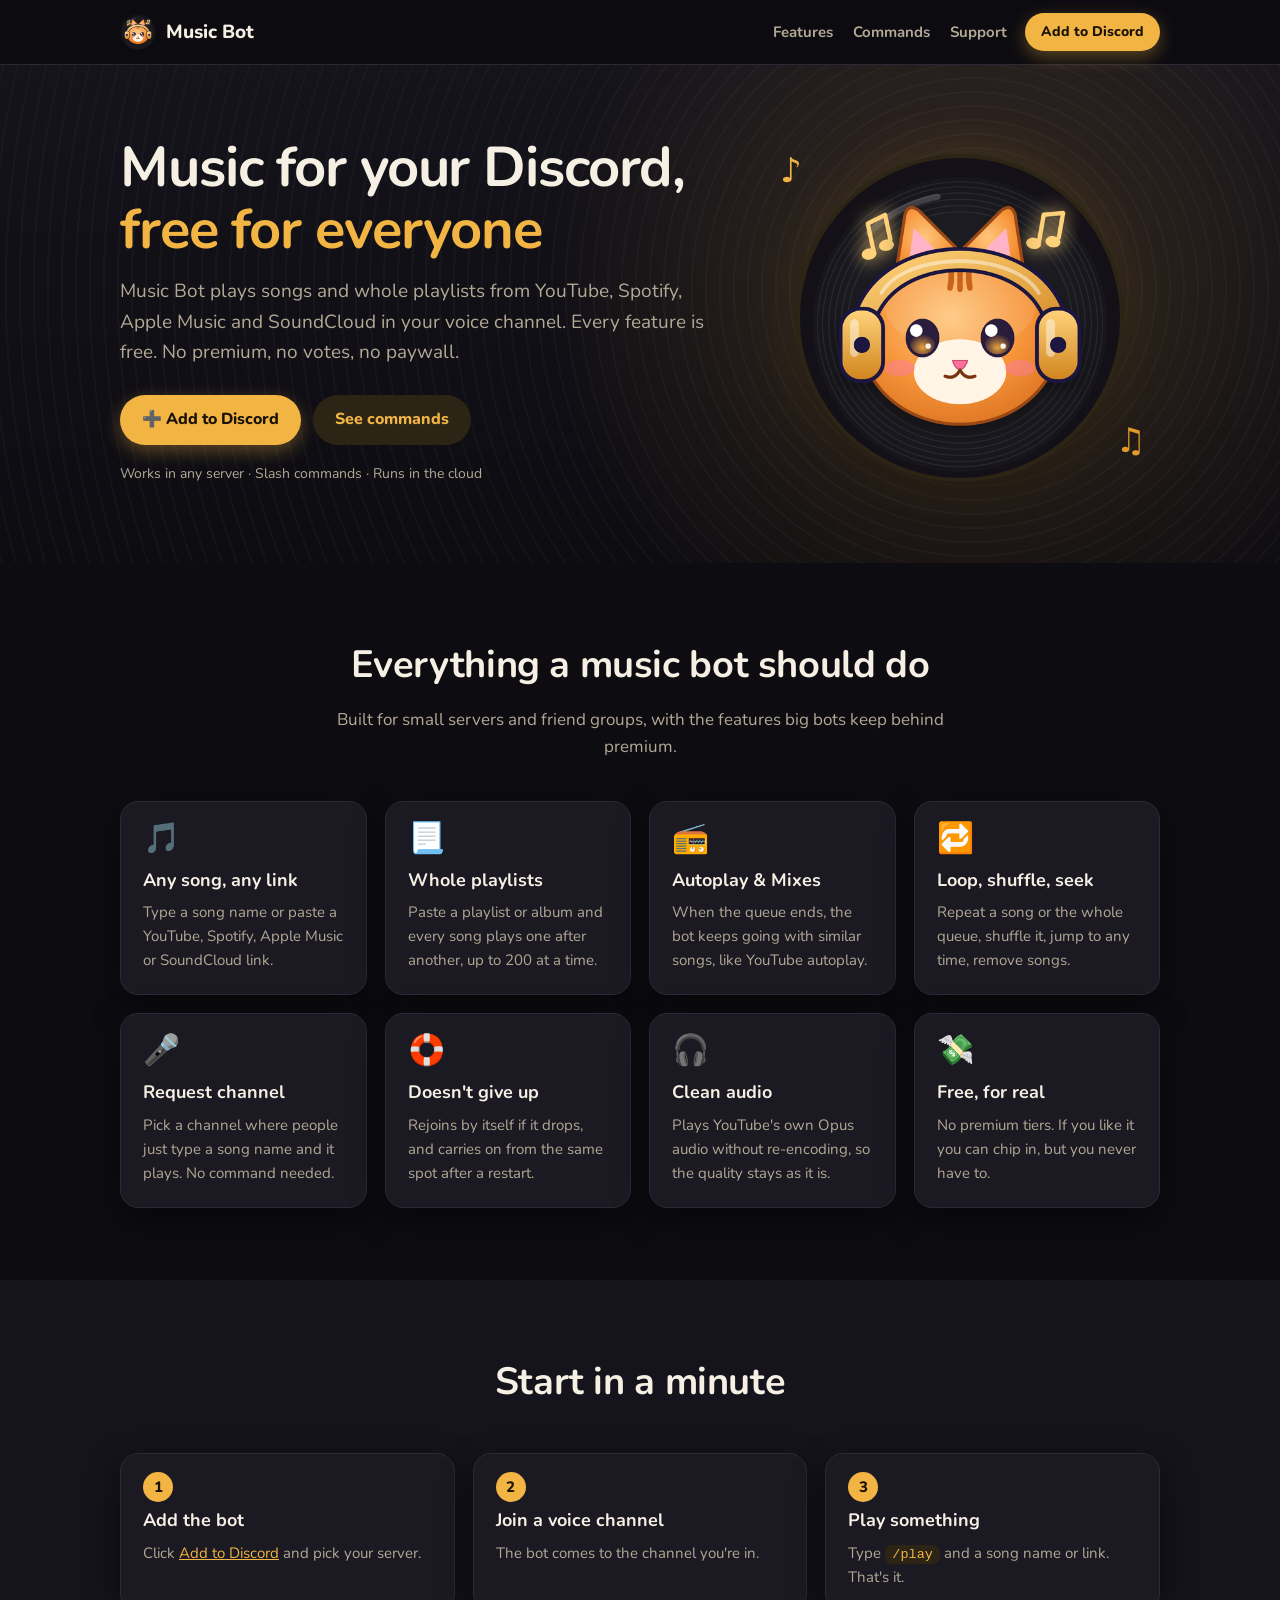
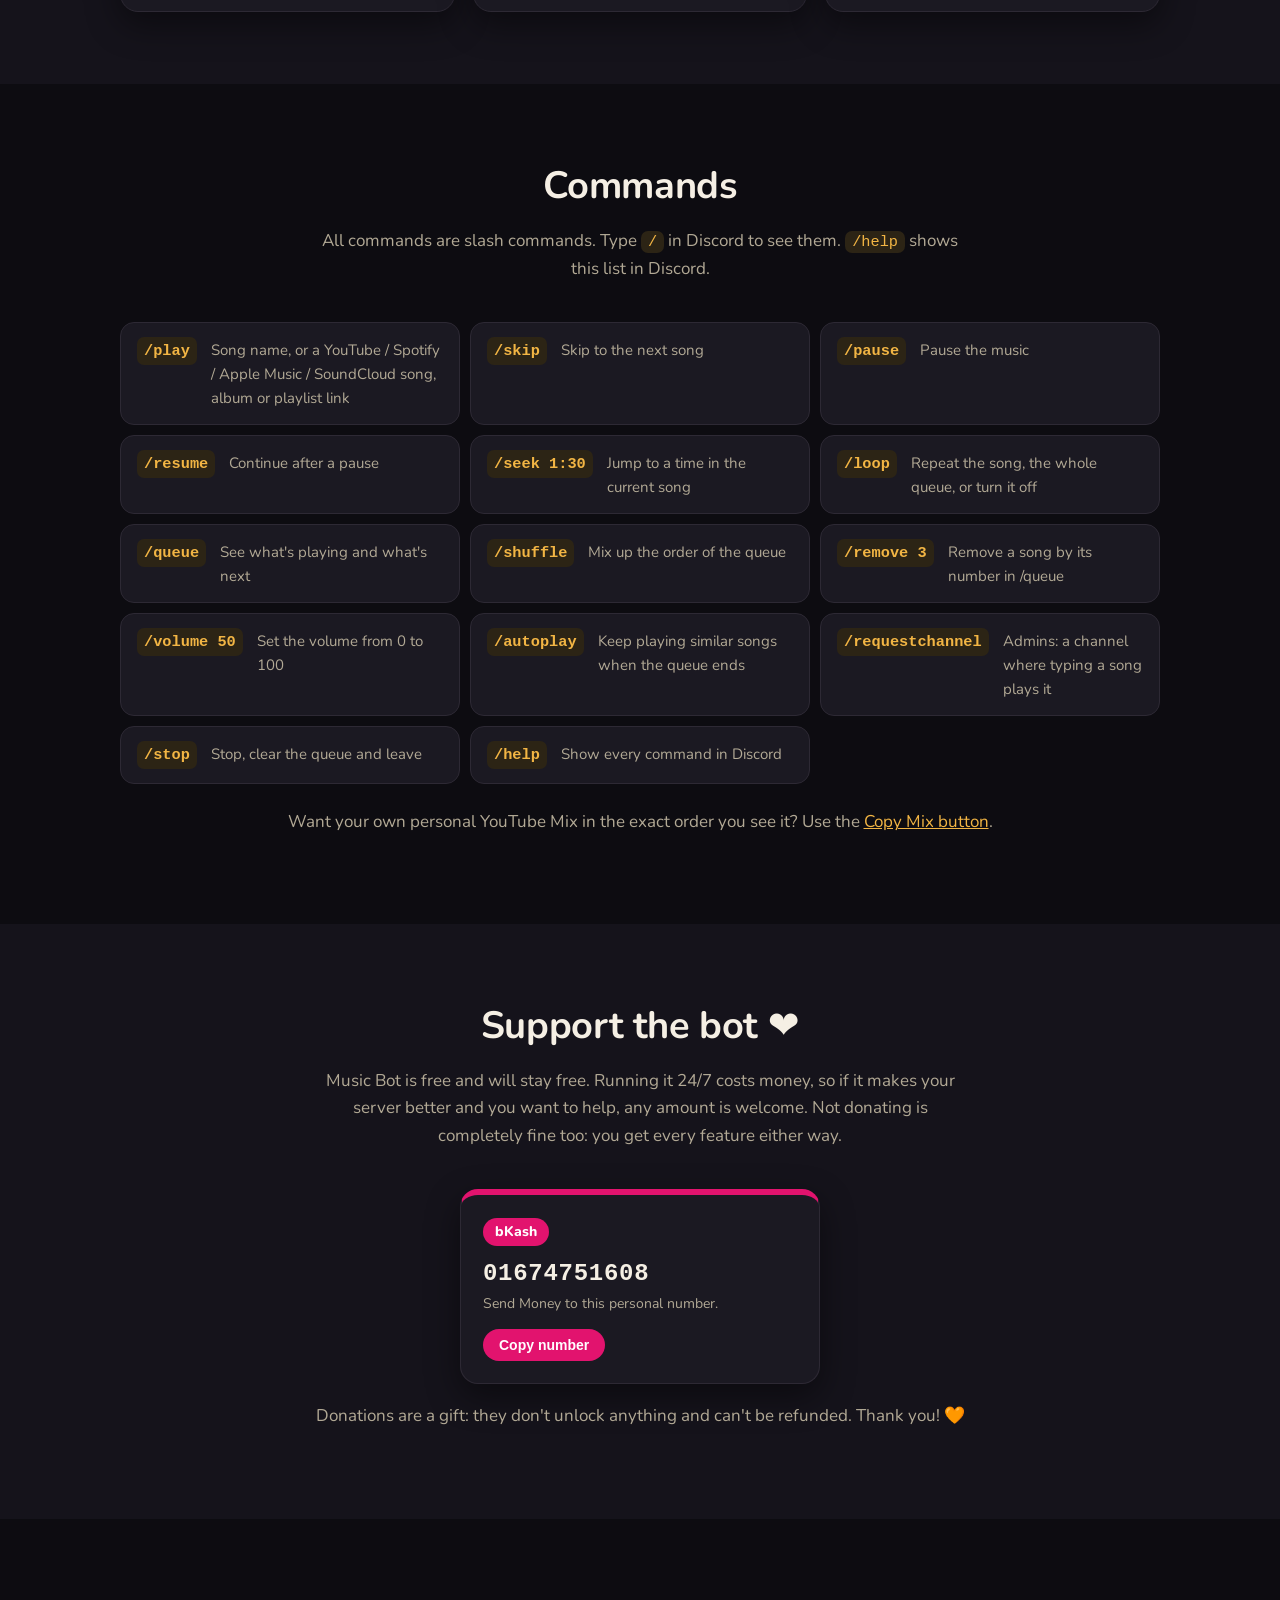
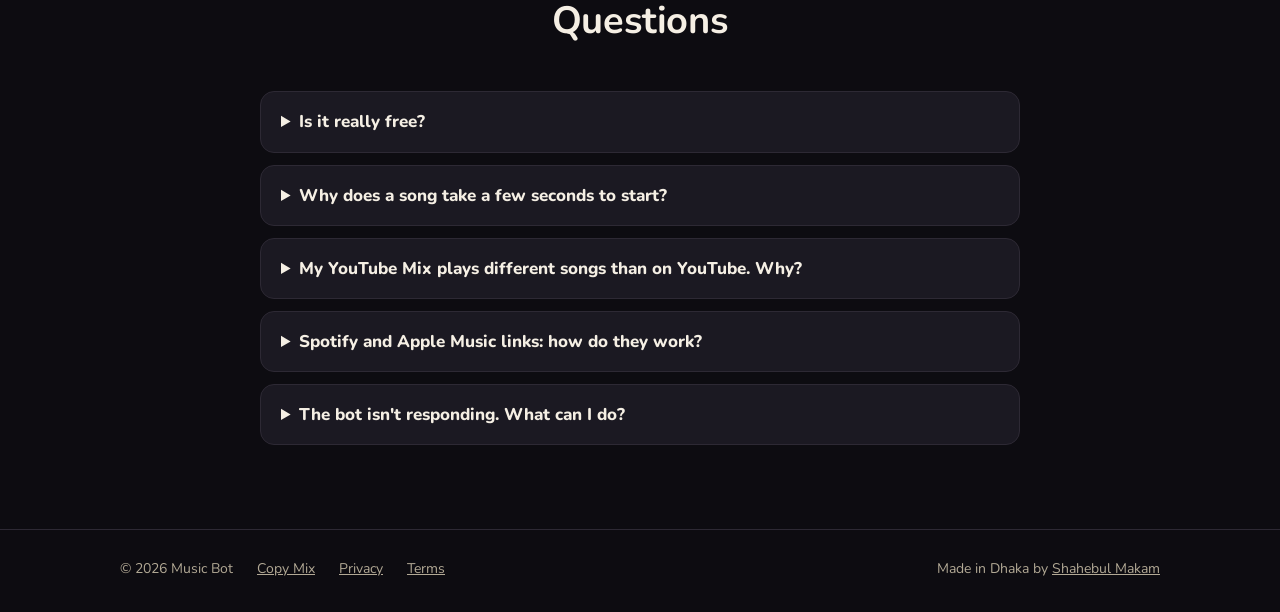
==== index.html @ ee1e3573 "Add files via upload" ====
<!doctype html>
<html lang="en">
<head>
<meta charset="utf-8">
<meta name="viewport" content="width=device-width, initial-scale=1">
<title>Music Bot – free Discord music bot</title>
<meta name="description" content="A free Discord music bot. Play songs and playlists from YouTube, Spotify, Apple Music and SoundCloud. Autoplay, loop, shuffle, request channel. No premium, no paywall.">
<meta property="og:title" content="Music Bot – free Discord music bot">
<meta property="og:description" content="Songs and playlists from YouTube, Spotify, Apple Music and SoundCloud. Every feature free.">
<meta property="og:image" content="https://musicbotbd.github.io/avatar.png">
<meta property="og:url" content="https://musicbotbd.github.io/">
<meta name="theme-color" content="#0d0c11">
<link rel="icon" href="favicon.png">
<link rel="preconnect" href="https://fonts.googleapis.com">
<link rel="preconnect" href="https://fonts.gstatic.com" crossorigin>
<link href="https://fonts.googleapis.com/css2?family=Nunito:wght@400;700;800&display=swap" rel="stylesheet">
<link rel="stylesheet" href="style.css">
<script src="config.js" defer></script>
</head>
<body>

<header class="nav">
  <div class="wrap">
    <a class="brand" href="#top"><img src="avatar.png" alt=""><span data-name>Music Bot</span></a>
    <nav class="nav-links" aria-label="Sections">
      <a href="#features">Features</a>
      <a href="#commands">Commands</a>
      <a href="#support">Support</a>
    </nav>
    <a class="btn small" data-invite href="https://discord.com/oauth2/authorize?client_id=1553084690335015023">Add to Discord</a>
  </div>
</header>

<main id="top">
  <section class="hero">
    <div class="wrap">
      <div>
        <h1>Music for your Discord, <span>free for everyone</span></h1>
        <p class="lead">
          <span data-name>Music Bot</span> plays songs and whole playlists from YouTube, Spotify, Apple Music and
          SoundCloud in your voice channel. Every feature is free. No premium, no votes, no paywall.
        </p>
        <div class="actions">
          <a class="btn" data-invite href="https://discord.com/oauth2/authorize?client_id=1553084690335015023">➕ Add to Discord</a>
          <a class="btn ghost" href="#commands">See commands</a>
        </div>
        <p class="free">Works in any server · Slash commands · Runs in the cloud</p>
      </div>
      <div class="hero-art">
        <span class="note-float n1" aria-hidden="true">♪</span>
        <img src="avatar.png" alt="Music Bot avatar: a cat with golden headphones on a vinyl record" width="320" height="320">
        <span class="note-float n2" aria-hidden="true">♫</span>
      </div>
    </div>
  </section>

  <section id="features">
    <div class="wrap">
      <div class="section-head">
        <h2>Everything a music bot should do</h2>
        <p>Built for small servers and friend groups, with the features big bots keep behind premium.</p>
      </div>
      <div class="grid">
        <div class="card"><div class="ico">🎵</div><h3>Any song, any link</h3><p>Type a song name or paste a YouTube, Spotify, Apple Music or SoundCloud link.</p></div>
        <div class="card"><div class="ico">📃</div><h3>Whole playlists</h3><p>Paste a playlist or album and every song plays one after another, up to 200 at a time.</p></div>
        <div class="card"><div class="ico">📻</div><h3>Autoplay &amp; Mixes</h3><p>When the queue ends, the bot keeps going with similar songs, like YouTube autoplay.</p></div>
        <div class="card"><div class="ico">🔁</div><h3>Loop, shuffle, seek</h3><p>Repeat a song or the whole queue, shuffle it, jump to any time, remove songs.</p></div>
        <div class="card"><div class="ico">🎤</div><h3>Request channel</h3><p>Pick a channel where people just type a song name and it plays. No command needed.</p></div>
        <div class="card"><div class="ico">🛟</div><h3>Doesn't give up</h3><p>Rejoins by itself if it drops, and carries on from the same spot after a restart.</p></div>
        <div class="card"><div class="ico">🎧</div><h3>Clean audio</h3><p>Plays YouTube's own Opus audio without re-encoding, so the quality stays as it is.</p></div>
        <div class="card"><div class="ico">💸</div><h3>Free, for real</h3><p>No premium tiers. If you like it you can chip in, but you never have to.</p></div>
      </div>
    </div>
  </section>

  <section class="alt">
    <div class="wrap">
      <div class="section-head">
        <h2>Start in a minute</h2>
      </div>
      <div class="steps">
        <div class="card step"><h3>Add the bot</h3><p>Click <a data-invite href="https://discord.com/oauth2/authorize?client_id=1553084690335015023">Add to Discord</a> and pick your server.</p></div>
        <div class="card step"><h3>Join a voice channel</h3><p>The bot comes to the channel you're in.</p></div>
        <div class="card step"><h3>Play something</h3><p>Type <code>/play</code> and a song name or link. That's it.</p></div>
      </div>
    </div>
  </section>

  <section id="commands">
    <div class="wrap">
      <div class="section-head">
        <h2>Commands</h2>
        <p>All commands are slash commands. Type <code>/</code> in Discord to see them. <code>/help</code> shows this list in Discord.</p>
      </div>
      <div class="cmds">
        <div class="cmd"><code>/play</code><span>Song name, or a YouTube / Spotify / Apple Music / SoundCloud song, album or playlist link</span></div>
        <div class="cmd"><code>/skip</code><span>Skip to the next song</span></div>
        <div class="cmd"><code>/pause</code><span>Pause the music</span></div>
        <div class="cmd"><code>/resume</code><span>Continue after a pause</span></div>
        <div class="cmd"><code>/seek 1:30</code><span>Jump to a time in the current song</span></div>
        <div class="cmd"><code>/loop</code><span>Repeat the song, the whole queue, or turn it off</span></div>
        <div class="cmd"><code>/queue</code><span>See what's playing and what's next</span></div>
        <div class="cmd"><code>/shuffle</code><span>Mix up the order of the queue</span></div>
        <div class="cmd"><code>/remove 3</code><span>Remove a song by its number in /queue</span></div>
        <div class="cmd"><code>/volume 50</code><span>Set the volume from 0 to 100</span></div>
        <div class="cmd"><code>/autoplay</code><span>Keep playing similar songs when the queue ends</span></div>
        <div class="cmd"><code>/requestchannel</code><span>Admins: a channel where typing a song plays it</span></div>
        <div class="cmd"><code>/stop</code><span>Stop, clear the queue and leave</span></div>
        <div class="cmd"><code>/help</code><span>Show every command in Discord</span></div>
      </div>
      <p class="muted" style="text-align:center;margin-top:24px">
        Want your own personal YouTube Mix in the exact order you see it? Use the <a href="mix.html">Copy Mix button</a>.
      </p>
    </div>
  </section>

  <section id="support" class="alt">
    <div class="wrap donate-box">
      <div class="section-head">
        <h2>Support the bot ❤️</h2>
        <p>
          <span data-name>Music Bot</span> is free and will stay free. Running it 24/7 costs money, so if it makes your
          server better and you want to help, any amount is welcome. Not donating is completely fine too:
          you get every feature either way.
        </p>
      </div>
      <div class="pay">
        <div class="card" data-pay="bkash" style="--c: var(--bkash)">
          <span class="tag">bKash</span>
          <div class="num">01XXXXXXXXX</div>
          <p class="how">Send Money to this personal number.</p>
          <button class="btn small copy" type="button">Copy number</button>
        </div>
        <div class="card" data-pay="nagad" style="--c: var(--nagad)">
          <span class="tag">Nagad</span>
          <div class="num">01XXXXXXXXX</div>
          <p class="how">Send Money to this personal number.</p>
          <button class="btn small copy" type="button">Copy number</button>
        </div>
      </div>
      <p data-pay-none class="pill-note" hidden>Donations open soon</p>
      <p class="muted">Donations are a gift: they don't unlock anything and can't be refunded. Thank you! 🧡</p>
    </div>
  </section>

  <section id="faq">
    <div class="wrap">
      <div class="section-head"><h2>Questions</h2></div>
      <details><summary>Is it really free?</summary><p>Yes. There is no premium version. Every command works for everyone.</p></details>
      <details><summary>Why does a song take a few seconds to start?</summary><p>Each song is loaded right before it plays, one at a time. That keeps the bot light so it can stay free and online.</p></details>
      <details><summary>My YouTube Mix plays different songs than on YouTube. Why?</summary><p>YouTube makes every Mix personally for the person watching, and reshuffles it each time. The bot can't see your account, so it gets a general Mix. To play exactly the list you see, use the <a href="mix.html">Copy Mix button</a>.</p></details>
      <details><summary>Spotify and Apple Music links: how do they work?</summary><p>The bot reads the song names from the link and plays each song from YouTube. Now and then it may pick a different version (live, cover).</p></details>
      <details><summary>The bot isn't responding. What can I do?</summary><p>Make sure you're in a voice channel and the bot can see and join it. If it still doesn't answer, wait a minute: it restarts itself after problems.</p></details>
    </div>
  </section>
</main>

<footer>
  <div class="wrap">
    <span>© <span data-year>2026</span> <span data-name>Music Bot</span></span>
    <a href="mix.html">Copy Mix</a>
    <a href="privacy.html">Privacy</a>
    <a href="terms.html">Terms</a>
    <span class="right">Made in Dhaka by <a data-github href="https://github.com/Shahebul-Makam">Shahebul Makam</a></span>
  </div>
</footer>

</body>
</html>
---- style.css ----
/* Black vinyl + gold, matching the bot's avatar. One dark theme on purpose. */
:root {
  color-scheme: dark;
  --bg: #0d0c11;
  --bg-soft: #15131b;
  --card: #1b1922;
  --text: #f5efe4;
  --muted: #b2a995;
  --line: #2d2934;
  --accent: #f2b544;
  --accent-ink: #1a1206;
  --accent-soft: #2c2415;
  --orange: #e09a2c;
  --glow: rgba(242, 181, 68, .16);
  --bkash: #e2136e;
  --nagad: #ec1c24;
  --shadow: 0 12px 34px rgba(0, 0, 0, .45);
  --radius: 18px;
}

* { box-sizing: border-box; }
[hidden] { display: none !important; }
html { scroll-behavior: smooth; }
body {
  margin: 0;
  background: var(--bg);
  color: var(--text);
  font: 17px/1.6 "Nunito", system-ui, -apple-system, "Segoe UI", sans-serif;
}
img { max-width: 100%; display: block; }
a { color: var(--accent); }
.wrap { max-width: 1080px; margin: 0 auto; padding: 0 20px; }

/* nav */
.nav {
  position: sticky; top: 0; z-index: 10;
  background: color-mix(in srgb, var(--bg) 88%, transparent);
  backdrop-filter: blur(10px);
  border-bottom: 1px solid var(--line);
}
.nav .wrap { display: flex; align-items: center; gap: 18px; height: 64px; }
.brand { display: flex; align-items: center; gap: 10px; font-weight: 800; font-size: 19px; color: var(--text); text-decoration: none; }
.brand img { width: 36px; height: 36px; border-radius: 50%; }
.nav-links { display: flex; gap: 20px; margin-left: auto; }
.nav-links a { color: var(--muted); text-decoration: none; font-weight: 700; font-size: 15px; }
.nav-links a:hover { color: var(--text); }
@media (max-width: 640px) { .nav-links { display: none; } .nav .btn { margin-left: auto; } }

/* buttons */
.btn {
  display: inline-flex; align-items: center; gap: 8px;
  padding: 12px 22px; border-radius: 999px;
  font-weight: 800; font-size: 16px; text-decoration: none; border: 0; cursor: pointer;
  background: var(--accent); color: var(--accent-ink);
  box-shadow: 0 6px 18px color-mix(in srgb, var(--accent) 35%, transparent);
  transition: transform .15s ease;
}
.btn:hover { transform: translateY(-2px); }
.btn.ghost { background: var(--accent-soft); color: var(--accent); box-shadow: none; }
.btn.small { padding: 8px 16px; font-size: 14px; }

/* hero */
.hero {
  background:
    radial-gradient(circle at 76% 45%, var(--glow), transparent 42%),
    repeating-radial-gradient(circle at 76% 45%, rgba(255, 255, 255, .025) 0 2px, transparent 2px 14px),
    linear-gradient(180deg, var(--bg-soft), var(--bg));
  padding: 72px 0 64px;
}
.hero .wrap { display: grid; grid-template-columns: 1.2fr .8fr; gap: 40px; align-items: center; }
.hero h1 { font-size: clamp(34px, 6vw, 56px); line-height: 1.1; margin: 0 0 16px; letter-spacing: -.02em; }
.hero h1 span { color: var(--accent); }
.hero p.lead { font-size: 19px; color: var(--muted); margin: 0 0 28px; max-width: 34em; }
.hero .actions { display: flex; flex-wrap: wrap; gap: 12px; }
.hero .free { margin-top: 18px; font-size: 14px; color: var(--muted); }
.hero-art { justify-self: center; position: relative; }
.hero-art img {
  width: min(320px, 70vw); height: auto; aspect-ratio: 1; border-radius: 50%;
  box-shadow: 0 0 0 4px var(--accent-soft), 0 0 60px var(--glow), var(--shadow);
}
.note-float { position: absolute; font-size: 34px; color: var(--accent); animation: float 4s ease-in-out infinite; }
.note-float.n1 { top: -14px; left: -20px; }
.note-float.n2 { bottom: 10px; right: -26px; animation-delay: 1.5s; color: var(--orange); }
@keyframes float { 50% { transform: translateY(-10px) rotate(-8deg); } }
@media (prefers-reduced-motion: reduce) { .note-float { animation: none; } .btn { transition: none; } }
@media (max-width: 760px) {
  .hero { padding: 48px 0; }
  .hero .wrap { grid-template-columns: 1fr; text-align: center; }
  .hero p.lead { margin-left: auto; margin-right: auto; }
  .hero .actions { justify-content: center; }
  .hero-art { order: -1; }
  .hero-art img { width: 180px; }
}

/* sections */
section { padding: 72px 0; scroll-margin-top: 64px; }
section.alt { background: var(--bg-soft); }
.section-head { text-align: center; max-width: 640px; margin: 0 auto 40px; }
.section-head h2 { font-size: clamp(28px, 4vw, 38px); margin: 0 0 10px; letter-spacing: -.01em; }
.section-head p { color: var(--muted); margin: 0; }

.grid { display: grid; gap: 18px; grid-template-columns: repeat(auto-fill, minmax(240px, 1fr)); }
.card {
  background: var(--card); border: 1px solid var(--line); border-radius: var(--radius);
  padding: 22px; box-shadow: var(--shadow);
}
.card .ico { font-size: 30px; line-height: 1; margin-bottom: 12px; }
.card h3 { margin: 0 0 6px; font-size: 18px; }
.card p { margin: 0; color: var(--muted); font-size: 15px; }

/* steps */
.steps { display: grid; gap: 18px; grid-template-columns: repeat(auto-fit, minmax(220px, 1fr)); counter-reset: step; }
.step { position: relative; padding-top: 52px; }
.step::before {
  counter-increment: step; content: counter(step);
  position: absolute; top: 18px; left: 22px;
  width: 30px; height: 30px; border-radius: 50%;
  background: var(--accent); color: var(--accent-ink);
  display: grid; place-items: center; font-weight: 800; font-size: 15px;
}
code, kbd {
  font-family: ui-monospace, "Cascadia Code", Consolas, monospace; font-size: .9em;
  background: var(--accent-soft); color: var(--accent); padding: 2px 7px; border-radius: 7px;
}

/* commands */
.cmds { display: grid; gap: 10px; grid-template-columns: repeat(auto-fill, minmax(320px, 1fr)); }
.cmd { display: flex; gap: 14px; align-items: baseline; background: var(--card); border: 1px solid var(--line); border-radius: 14px; padding: 14px 16px; }
.cmd code { flex: none; font-weight: 700; }
.cmd span { color: var(--muted); font-size: 15px; }
@media (max-width: 400px) { .cmds { grid-template-columns: 1fr; } .cmd { flex-direction: column; gap: 6px; } }

/* donate */
.donate-box { max-width: 760px; margin: 0 auto; text-align: center; }
.pay { display: grid; gap: 18px; grid-template-columns: repeat(auto-fit, minmax(260px, 360px)); justify-content: center; margin: 28px 0 18px; text-align: left; }
.pay .card { border-top: 6px solid var(--c); }
.pay .tag { display: inline-block; font-weight: 800; color: #fff; background: var(--c); padding: 3px 12px; border-radius: 999px; font-size: 14px; }
.pay .num { font: 800 24px/1.2 ui-monospace, Consolas, monospace; margin: 14px 0 4px; letter-spacing: .03em; color: var(--text); }
.pay .how { font-size: 14px; color: var(--muted); margin: 0 0 14px; }
.pay .copy { background: var(--c); color: #fff; box-shadow: none; }
.muted { color: var(--muted); }
.pill-note { display: inline-block; background: var(--accent-soft); color: var(--accent); border-radius: 999px; padding: 6px 16px; font-weight: 700; font-size: 15px; }

/* faq */
details { background: var(--card); border: 1px solid var(--line); border-radius: 14px; padding: 16px 20px; margin: 0 auto 12px; max-width: 760px; }
summary { cursor: pointer; font-weight: 800; }
details p { color: var(--muted); margin: 10px 0 0; }

/* page (privacy, terms, mix) */
.page { max-width: 760px; margin: 0 auto; padding: 56px 20px 72px; }
.page h1 { font-size: clamp(30px, 5vw, 42px); margin: 0 0 6px; }
.page h2 { margin-top: 34px; font-size: 22px; }
.page p, .page li { color: var(--muted); }
.page .updated { color: var(--muted); font-size: 14px; margin-bottom: 26px; }
.bm-btn { margin: 18px 0 8px; }

footer { border-top: 1px solid var(--line); padding: 28px 0; color: var(--muted); font-size: 14px; }
footer .wrap { display: flex; flex-wrap: wrap; gap: 14px 24px; align-items: center; }
footer a { color: var(--muted); }
footer .right { margin-left: auto; }
@media (max-width: 640px) { footer .right { margin-left: 0; } }

.toast {
  position: fixed; left: 50%; bottom: 24px; transform: translateX(-50%) translateY(120px);
  background: var(--text); color: var(--bg); padding: 10px 18px; border-radius: 999px; font-weight: 700;
  transition: transform .25s ease; z-index: 20;
}
.toast.show { transform: translateX(-50%) translateY(0); }
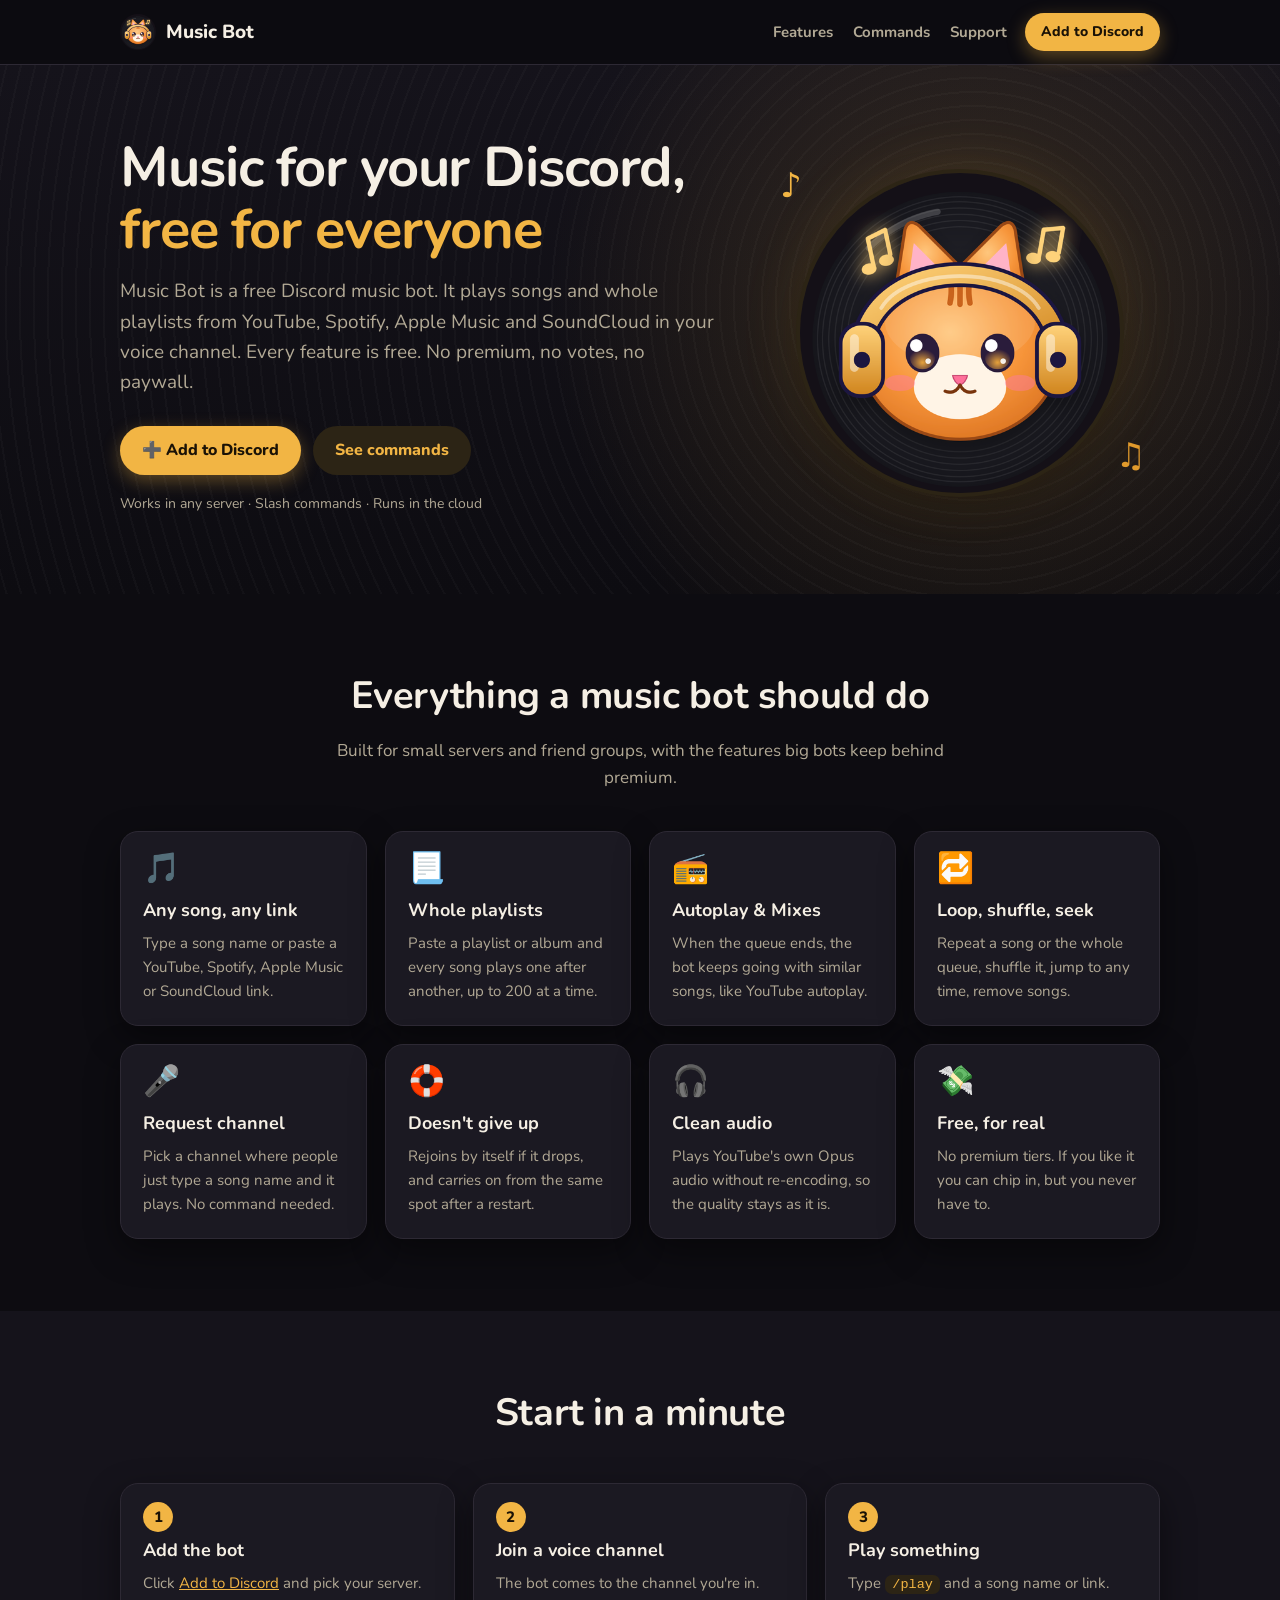
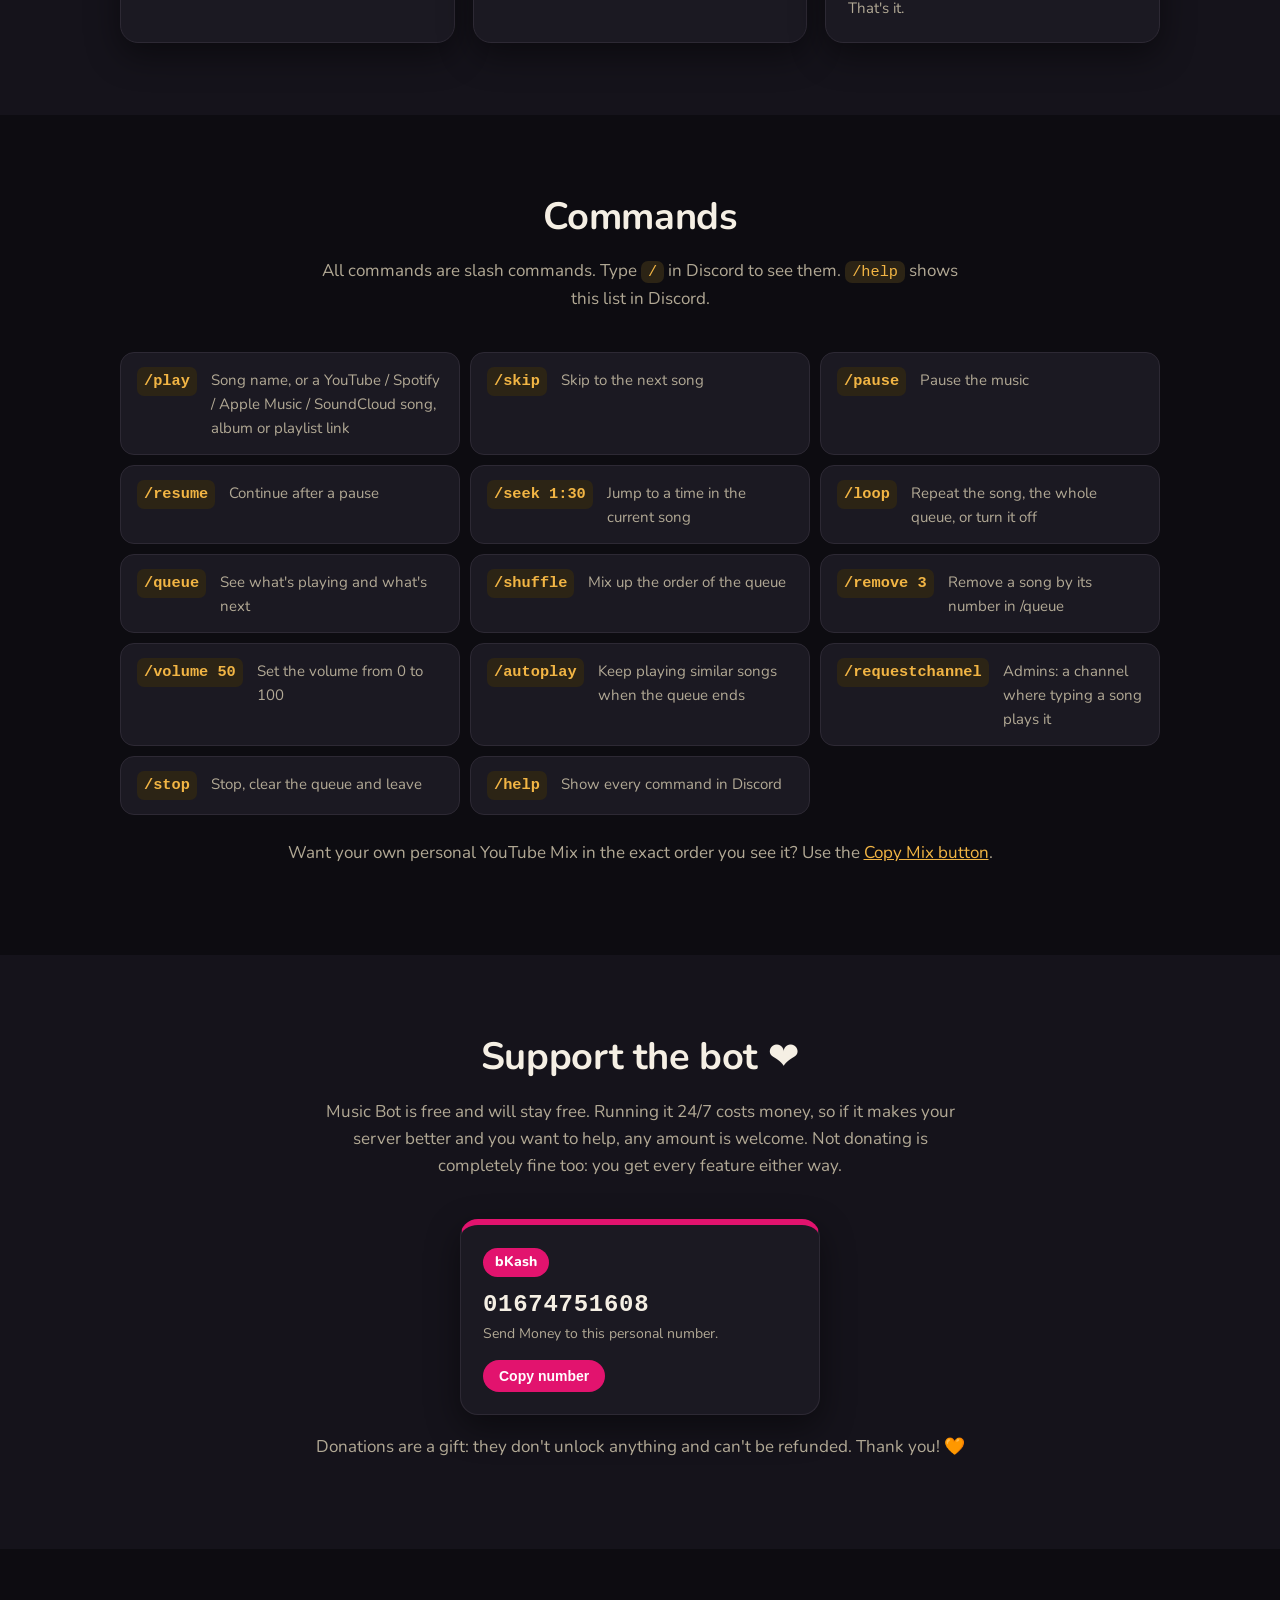
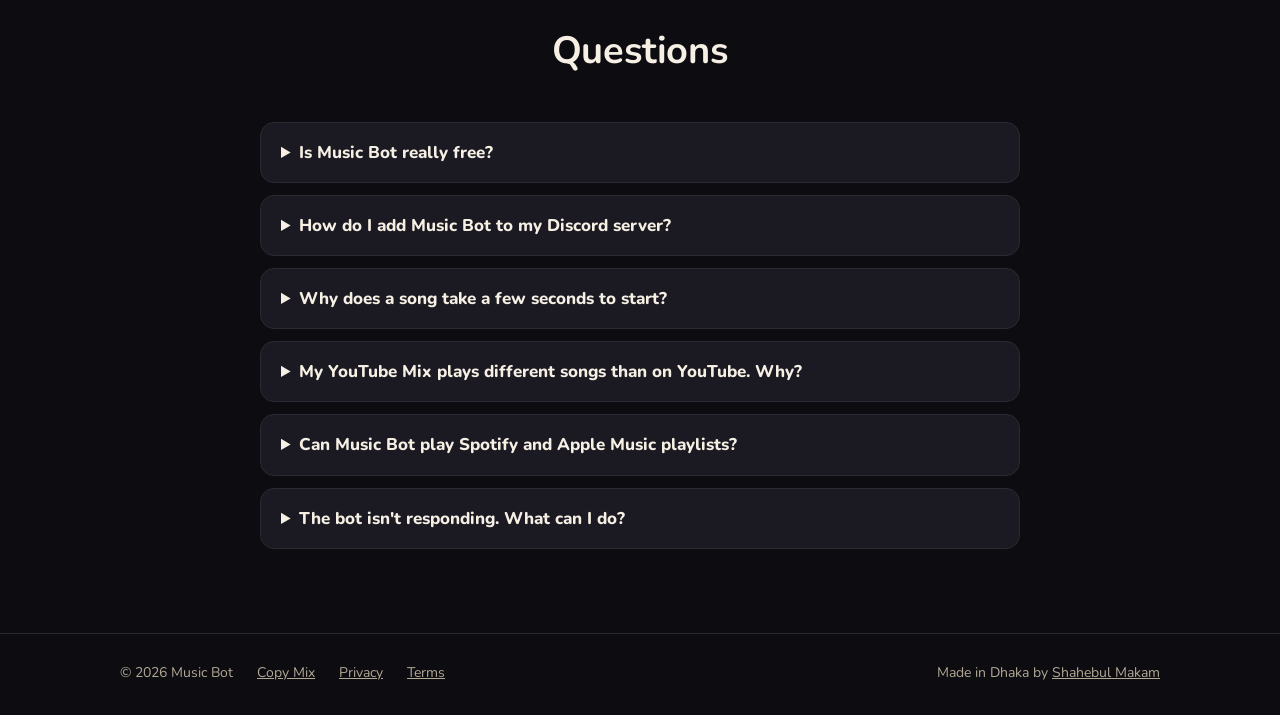
==== commit 17a61a67: "Add files via upload" ====
--- a/index.html
+++ b/index.html
@@ -3,19 +3,86 @@
 <head>
 <meta charset="utf-8">
 <meta name="viewport" content="width=device-width, initial-scale=1">
-<title>Music Bot – free Discord music bot</title>
-<meta name="description" content="A free Discord music bot. Play songs and playlists from YouTube, Spotify, Apple Music and SoundCloud. Autoplay, loop, shuffle, request channel. No premium, no paywall.">
-<meta property="og:title" content="Music Bot – free Discord music bot">
-<meta property="og:description" content="Songs and playlists from YouTube, Spotify, Apple Music and SoundCloud. Every feature free.">
-<meta property="og:image" content="https://musicbotbd.github.io/avatar.png">
+<title>Music Bot – Free Discord Music Bot for YouTube, Spotify &amp; Apple Music</title>
+<meta name="description" content="Music Bot is a free Discord music bot with no premium. Play songs and playlists from YouTube, Spotify, Apple Music and SoundCloud, with autoplay, loop, shuffle and a request channel.">
+<meta name="robots" content="index, follow, max-image-preview:large">
+<link rel="canonical" href="https://musicbotbd.github.io/">
+<meta property="og:type" content="website">
+<meta property="og:site_name" content="Music Bot">
+<meta property="og:title" content="Music Bot – Free Discord Music Bot, no premium">
+<meta property="og:description" content="Songs and playlists from YouTube, Spotify, Apple Music and SoundCloud in your Discord voice channel. Every feature free.">
+<meta property="og:image" content="https://musicbotbd.github.io/og.png">
+<meta property="og:image:width" content="1200">
+<meta property="og:image:height" content="630">
+<meta property="og:image:alt" content="Music Bot, a free Discord music bot">
 <meta property="og:url" content="https://musicbotbd.github.io/">
+<meta property="og:locale" content="en_US">
+<meta name="twitter:card" content="summary_large_image">
+<meta name="twitter:title" content="Music Bot – Free Discord Music Bot, no premium">
+<meta name="twitter:description" content="YouTube, Spotify, Apple Music and SoundCloud in your Discord voice channel. Every feature free.">
+<meta name="twitter:image" content="https://musicbotbd.github.io/og.png">
 <meta name="theme-color" content="#0d0c11">
+<link rel="apple-touch-icon" href="avatar.png">
+<script type="application/ld+json">
+{
+  "@context": "https://schema.org",
+  "@graph": [
+    {
+      "@type": "WebSite",
+      "@id": "https://musicbotbd.github.io/#website",
+      "url": "https://musicbotbd.github.io/",
+      "name": "Music Bot",
+      "alternateName": ["musicbotbd", "Music Bot Discord"],
+      "inLanguage": "en"
+    },
+    {
+      "@type": "SoftwareApplication",
+      "@id": "https://musicbotbd.github.io/#app",
+      "name": "Music Bot",
+      "alternateName": "Music Bot for Discord",
+      "url": "https://musicbotbd.github.io/",
+      "image": "https://musicbotbd.github.io/avatar.png",
+      "description": "A free Discord music bot that plays songs and playlists from YouTube, Spotify, Apple Music and SoundCloud, with autoplay, loop, shuffle, seek and a request channel. No premium tier.",
+      "applicationCategory": "MultimediaApplication",
+      "applicationSubCategory": "Discord bot",
+      "operatingSystem": "Discord (Windows, macOS, Linux, Android, iOS, Web)",
+      "isAccessibleForFree": true,
+      "offers": { "@type": "Offer", "price": "0", "priceCurrency": "USD" },
+      "featureList": [
+        "Play songs by name or link",
+        "YouTube, Spotify, Apple Music and SoundCloud playlists",
+        "Autoplay with similar songs",
+        "Loop, shuffle, seek and remove",
+        "Request channel",
+        "Slash commands"
+      ],
+      "installUrl": "https://discord.com/oauth2/authorize?client_id=1553084690335015023",
+      "author": { "@type": "Person", "name": "Md. Abdullah Al Shahebul Makam", "url": "https://github.com/Shahebul-Makam" },
+      "sameAs": ["https://github.com/musicbotbd"]
+    },
+    {
+      "@type": "FAQPage",
+      "mainEntity": [
+        { "@type": "Question", "name": "Is Music Bot really free?",
+          "acceptedAnswer": { "@type": "Answer", "text": "Yes. There is no premium version. Every command works for everyone." } },
+        { "@type": "Question", "name": "Can Music Bot play Spotify and Apple Music playlists?",
+          "acceptedAnswer": { "@type": "Answer", "text": "Yes. Paste a Spotify or Apple Music song, album or playlist link into /play. The bot reads the song names and plays each song from YouTube." } },
+        { "@type": "Question", "name": "Why does a song take a few seconds to start?",
+          "acceptedAnswer": { "@type": "Answer", "text": "Each song is loaded right before it plays, one at a time. That keeps the bot light so it can stay free and online." } },
+        { "@type": "Question", "name": "How do I add Music Bot to my Discord server?",
+          "acceptedAnswer": { "@type": "Answer", "text": "Click Add to Discord on musicbotbd.github.io, pick your server, join a voice channel and type /play with a song name or link." } }
+      ]
+    }
+  ]
+}
+</script>
 <link rel="icon" href="favicon.png">
 <link rel="preconnect" href="https://fonts.googleapis.com">
 <link rel="preconnect" href="https://fonts.gstatic.com" crossorigin>
 <link href="https://fonts.googleapis.com/css2?family=Nunito:wght@400;700;800&display=swap" rel="stylesheet">
 <link rel="stylesheet" href="style.css">
 <script src="config.js" defer></script>
+<script src="fx.js" defer></script>
 </head>
 <body>
 
@@ -37,8 +104,8 @@
       <div>
         <h1>Music for your Discord, <span>free for everyone</span></h1>
         <p class="lead">
-          <span data-name>Music Bot</span> plays songs and whole playlists from YouTube, Spotify, Apple Music and
-          SoundCloud in your voice channel. Every feature is free. No premium, no votes, no paywall.
+          <span data-name>Music Bot</span> is a free Discord music bot. It plays songs and whole playlists from YouTube,
+          Spotify, Apple Music and SoundCloud in your voice channel. Every feature is free. No premium, no votes, no paywall.
         </p>
         <div class="actions">
           <a class="btn" data-invite href="https://discord.com/oauth2/authorize?client_id=1553084690335015023">➕ Add to Discord</a>
@@ -146,10 +213,11 @@
   <section id="faq">
     <div class="wrap">
       <div class="section-head"><h2>Questions</h2></div>
-      <details><summary>Is it really free?</summary><p>Yes. There is no premium version. Every command works for everyone.</p></details>
+      <details><summary>Is Music Bot really free?</summary><p>Yes. There is no premium version. Every command works for everyone.</p></details>
+      <details><summary>How do I add Music Bot to my Discord server?</summary><p>Click <a data-invite href="https://discord.com/oauth2/authorize?client_id=1553084690335015023">Add to Discord</a>, pick your server, join a voice channel and type <code>/play</code> with a song name or link.</p></details>
       <details><summary>Why does a song take a few seconds to start?</summary><p>Each song is loaded right before it plays, one at a time. That keeps the bot light so it can stay free and online.</p></details>
       <details><summary>My YouTube Mix plays different songs than on YouTube. Why?</summary><p>YouTube makes every Mix personally for the person watching, and reshuffles it each time. The bot can't see your account, so it gets a general Mix. To play exactly the list you see, use the <a href="mix.html">Copy Mix button</a>.</p></details>
-      <details><summary>Spotify and Apple Music links: how do they work?</summary><p>The bot reads the song names from the link and plays each song from YouTube. Now and then it may pick a different version (live, cover).</p></details>
+      <details><summary>Can Music Bot play Spotify and Apple Music playlists?</summary><p>Yes. Paste a Spotify or Apple Music song, album or playlist link into <code>/play</code>. The bot reads the song names and plays each song from YouTube. Now and then it may pick a different version (live, cover).</p></details>
       <details><summary>The bot isn't responding. What can I do?</summary><p>Make sure you're in a voice channel and the bot can see and join it. If it still doesn't answer, wait a minute: it restarts itself after problems.</p></details>
     </div>
   </section>
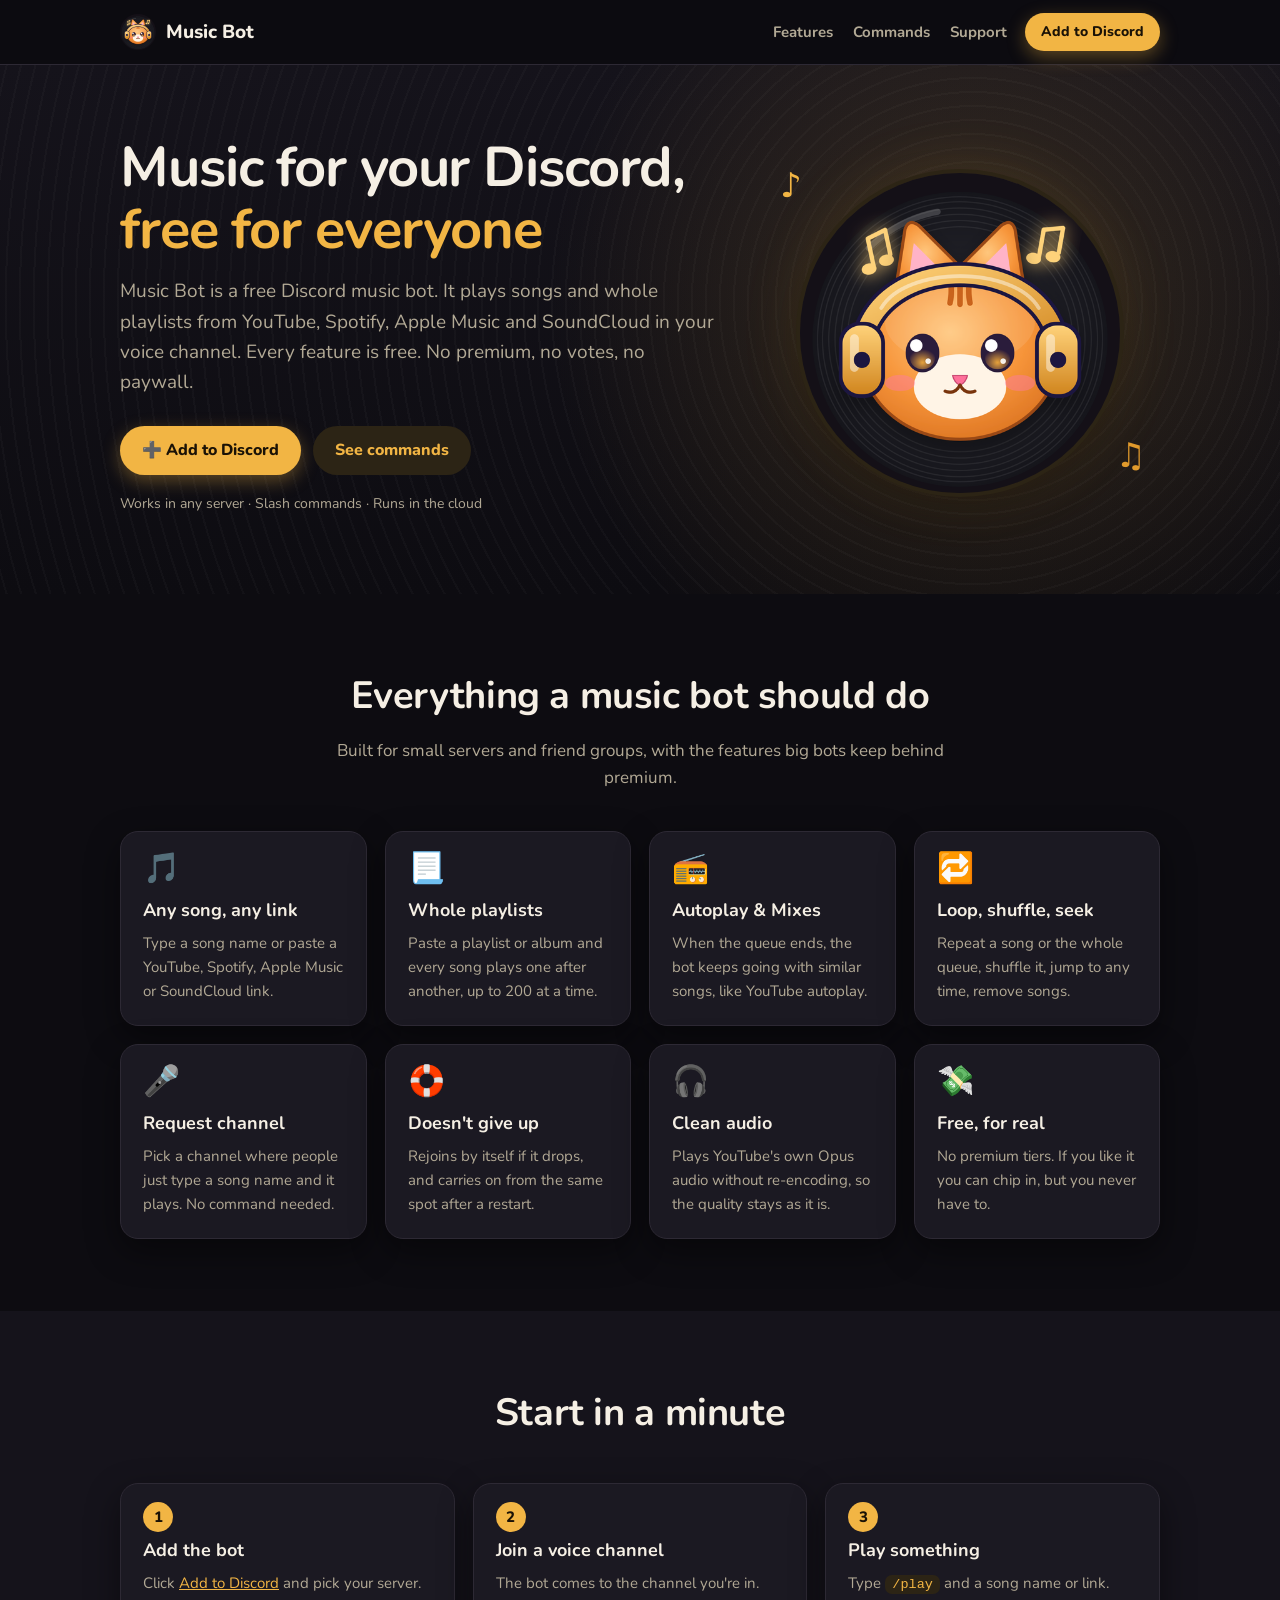
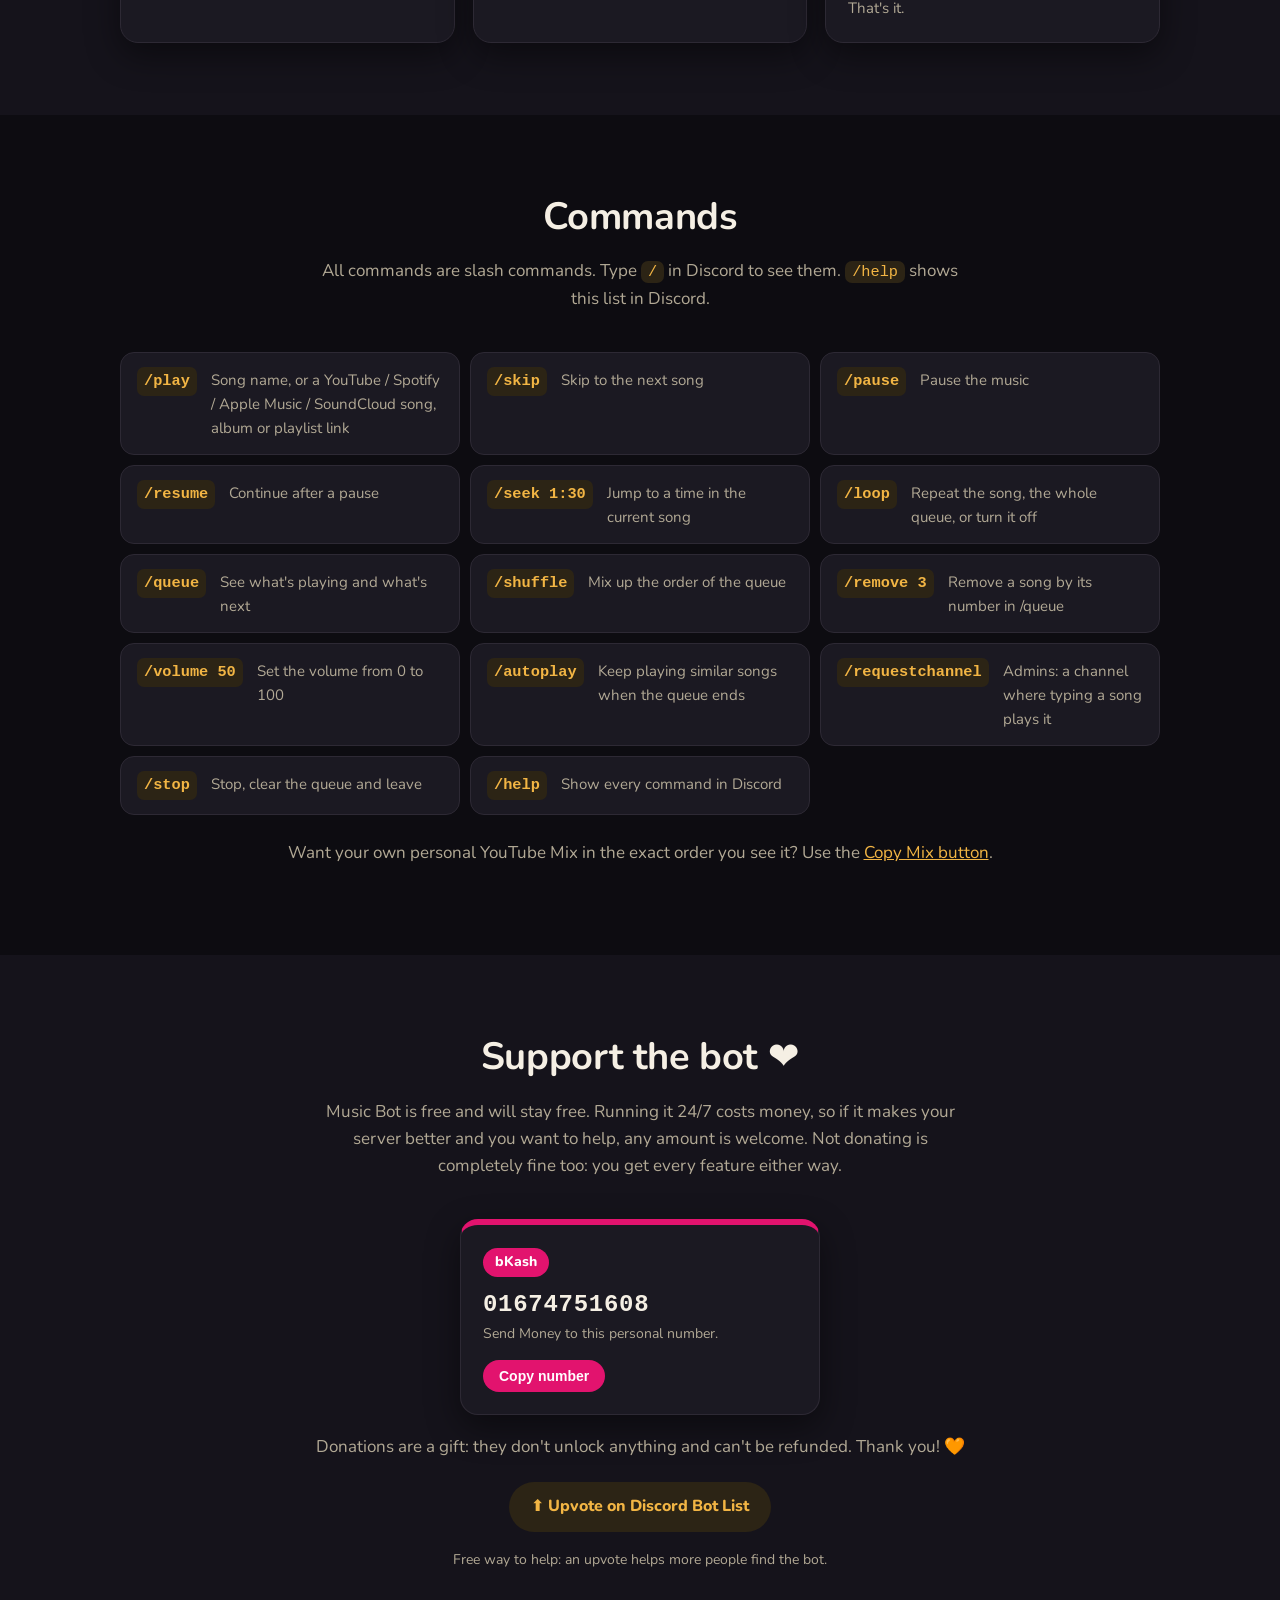
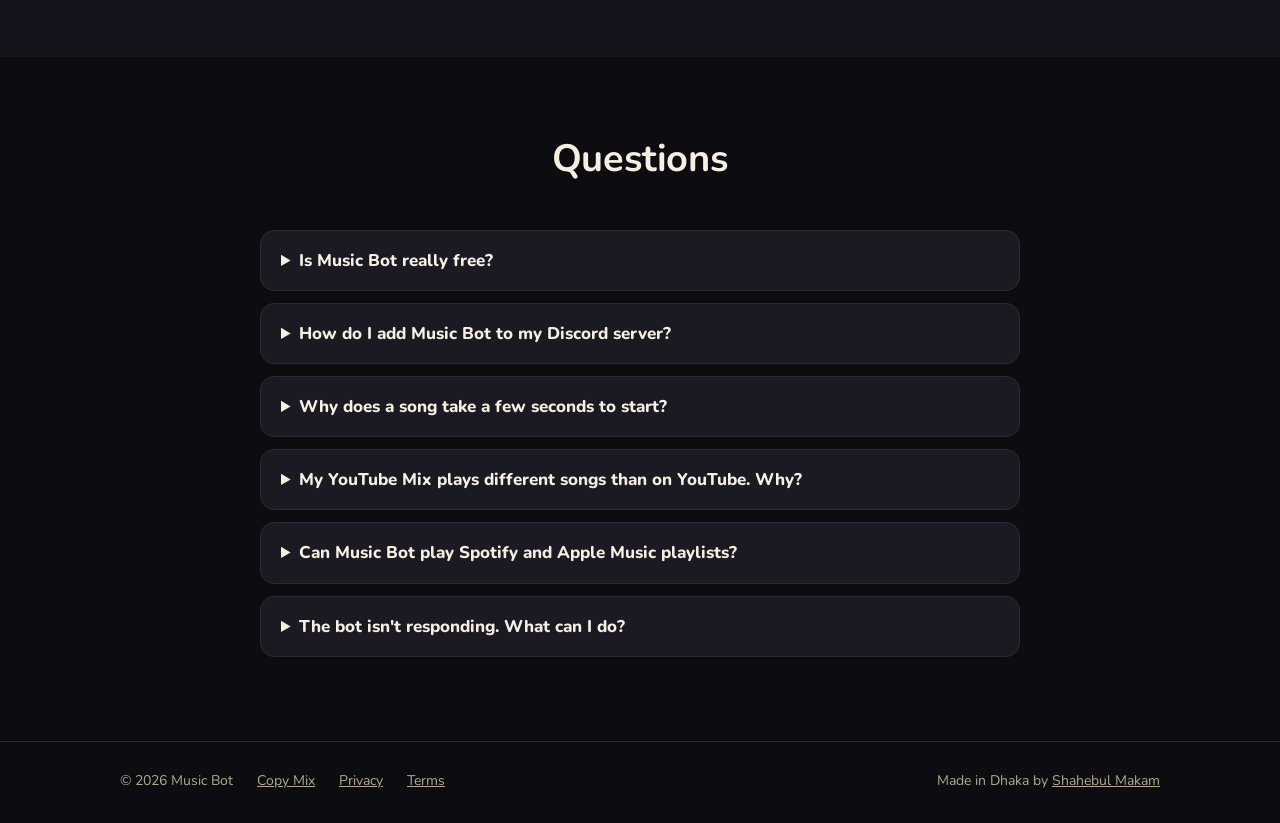
==== commit b8f44097: "Add files via upload" ====
--- a/index.html
+++ b/index.html
@@ -58,7 +58,7 @@
       ],
       "installUrl": "https://discord.com/oauth2/authorize?client_id=1553084690335015023",
       "author": { "@type": "Person", "name": "Md. Abdullah Al Shahebul Makam", "url": "https://github.com/Shahebul-Makam" },
-      "sameAs": ["https://github.com/musicbotbd"]
+      "sameAs": ["https://github.com/musicbotbd", "https://discordbotlist.com/bots/music-bot-5590"]
     },
     {
       "@type": "FAQPage",
@@ -207,6 +207,10 @@
       </div>
       <p data-pay-none class="pill-note" hidden>Donations open soon</p>
       <p class="muted">Donations are a gift: they don't unlock anything and can't be refunded. Thank you! 🧡</p>
+      <p style="margin-top:22px">
+        <a class="btn ghost" href="https://discordbotlist.com/bots/music-bot-5590/upvote" rel="noopener">⬆️ Upvote on Discord Bot List</a>
+      </p>
+      <p class="muted" style="font-size:14px">Free way to help: an upvote helps more people find the bot.</p>
     </div>
   </section>
 
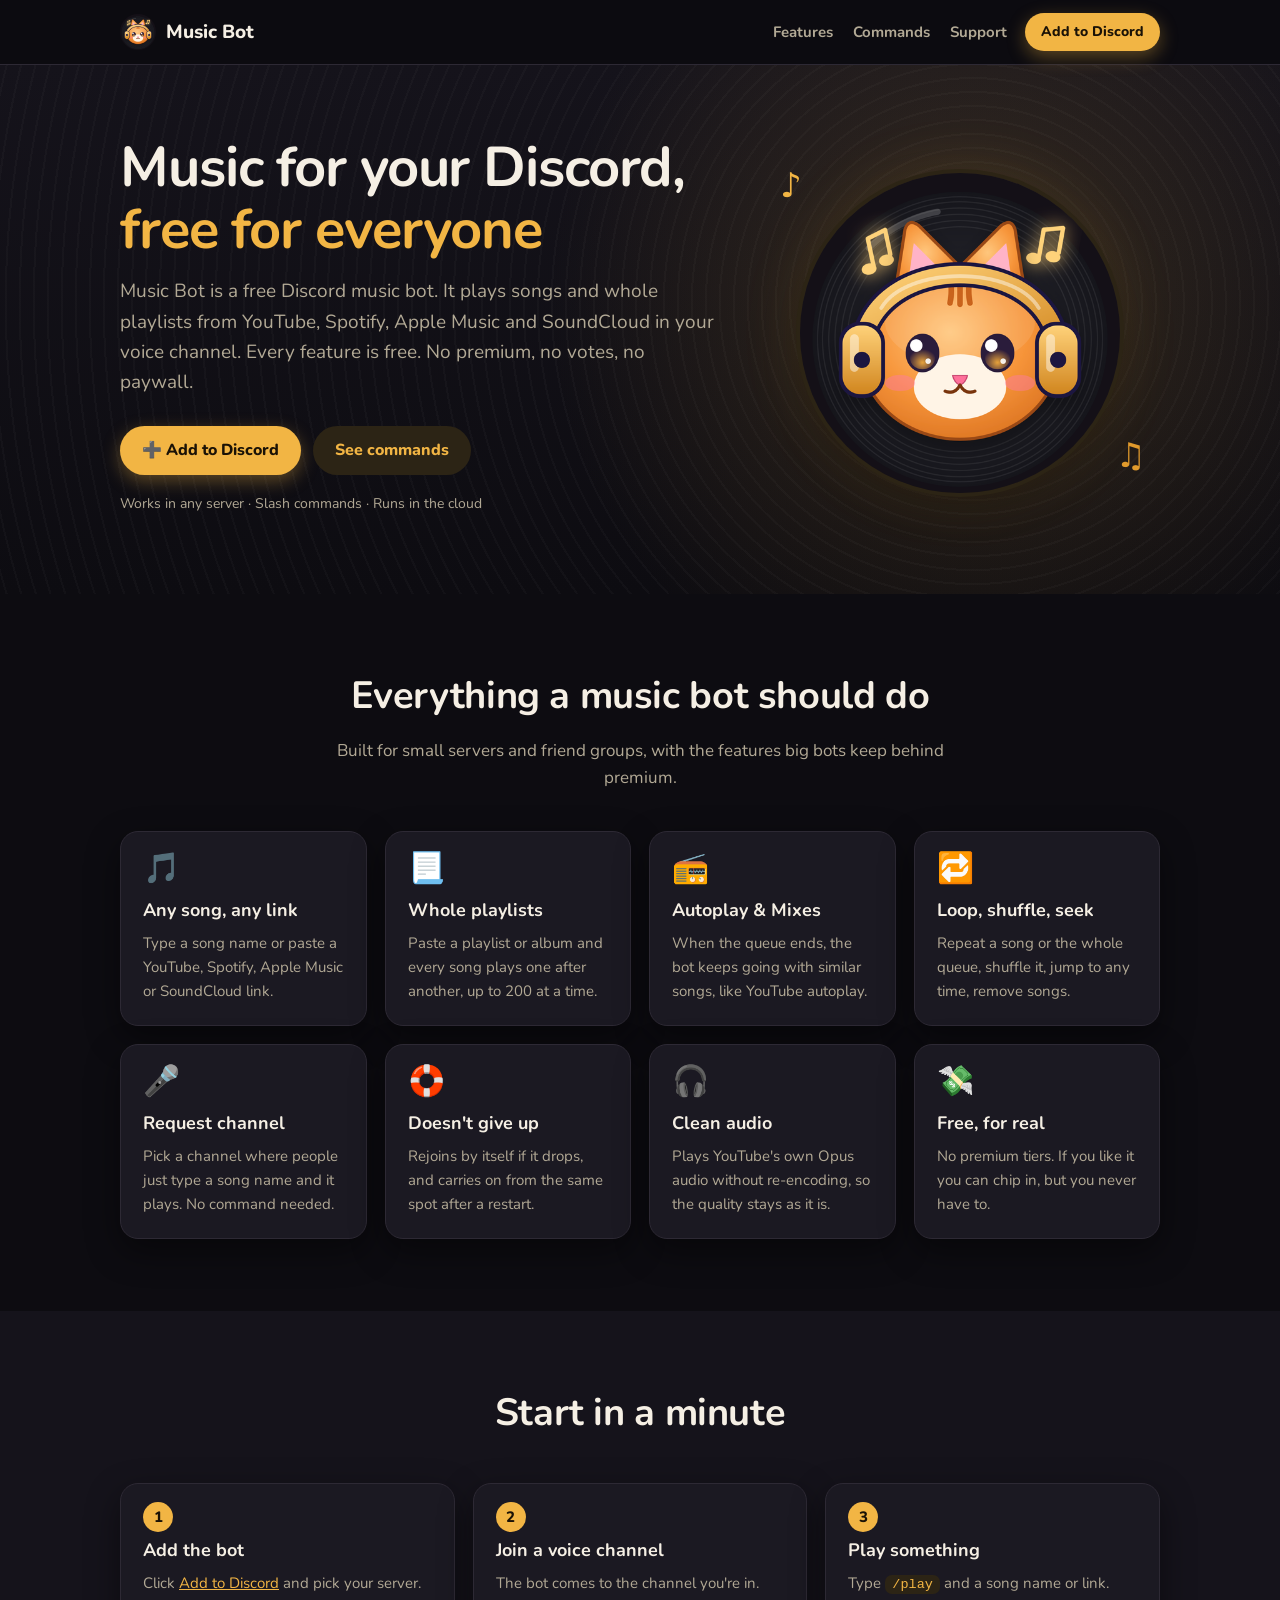
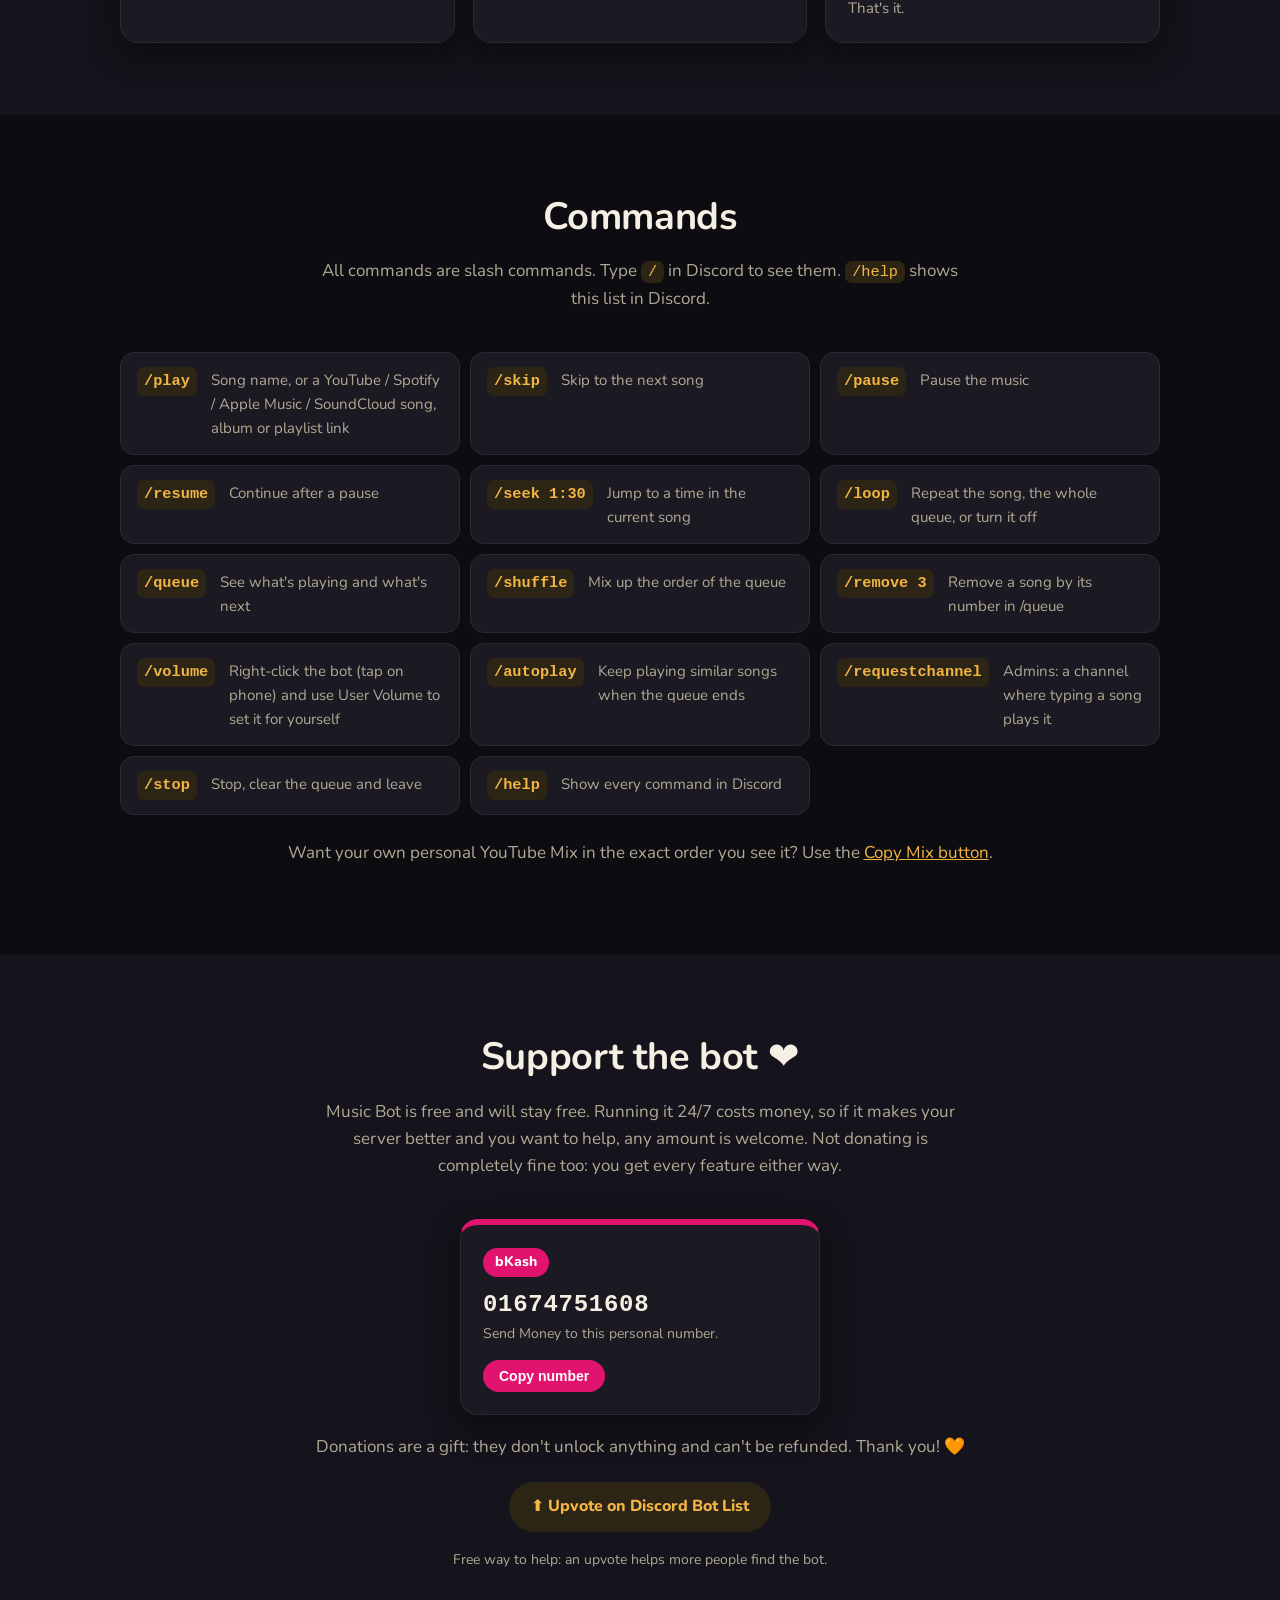
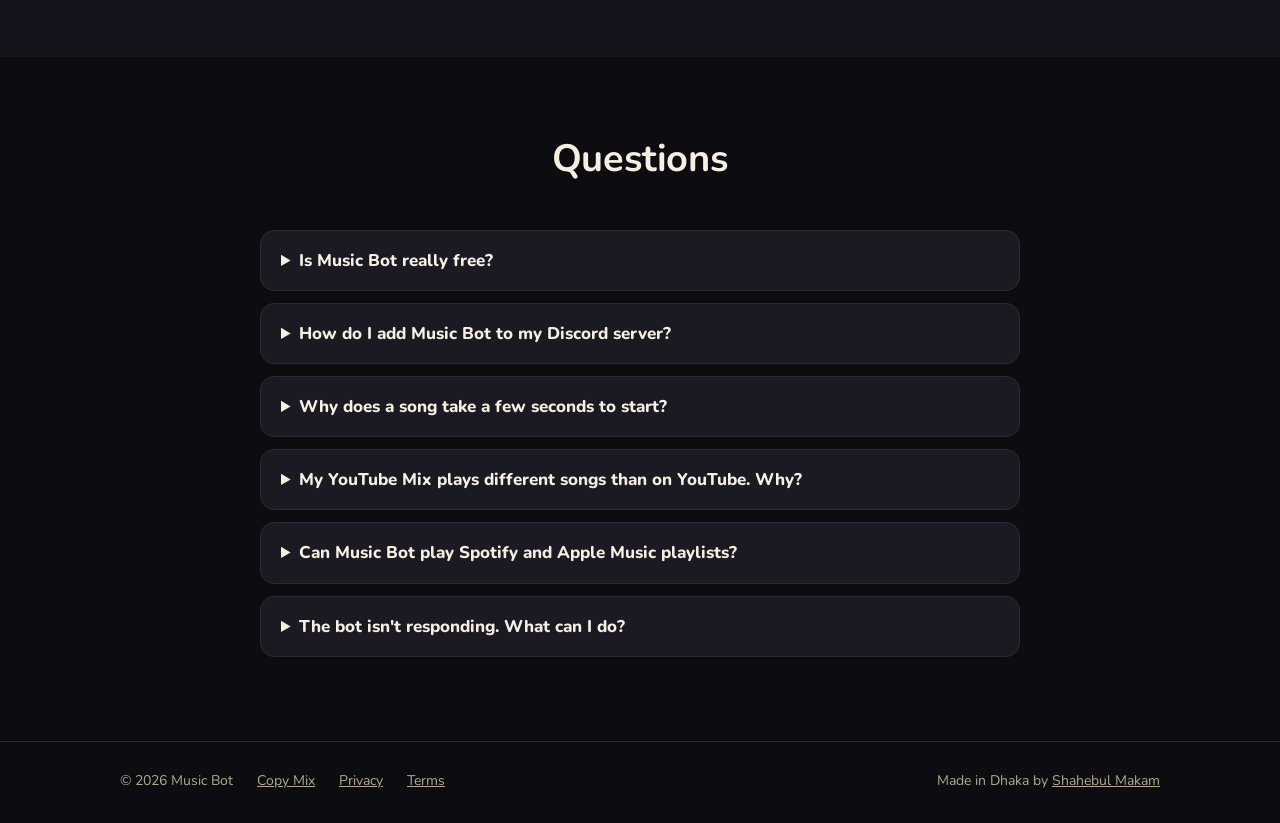
==== commit 5b57d670: "Update /volume: point to Discord's User Volume slider Co-Authored-By: Claude Opus 5.5 <noreply@anthr" ====
--- a/index.html
+++ b/index.html
@@ -169,7 +169,7 @@
         <div class="cmd"><code>/queue</code><span>See what's playing and what's next</span></div>
         <div class="cmd"><code>/shuffle</code><span>Mix up the order of the queue</span></div>
         <div class="cmd"><code>/remove 3</code><span>Remove a song by its number in /queue</span></div>
-        <div class="cmd"><code>/volume 50</code><span>Set the volume from 0 to 100</span></div>
+        <div class="cmd"><code>/volume</code><span>Right-click the bot (tap on phone) and use User Volume to set it for yourself</span></div>
         <div class="cmd"><code>/autoplay</code><span>Keep playing similar songs when the queue ends</span></div>
         <div class="cmd"><code>/requestchannel</code><span>Admins: a channel where typing a song plays it</span></div>
         <div class="cmd"><code>/stop</code><span>Stop, clear the queue and leave</span></div>
